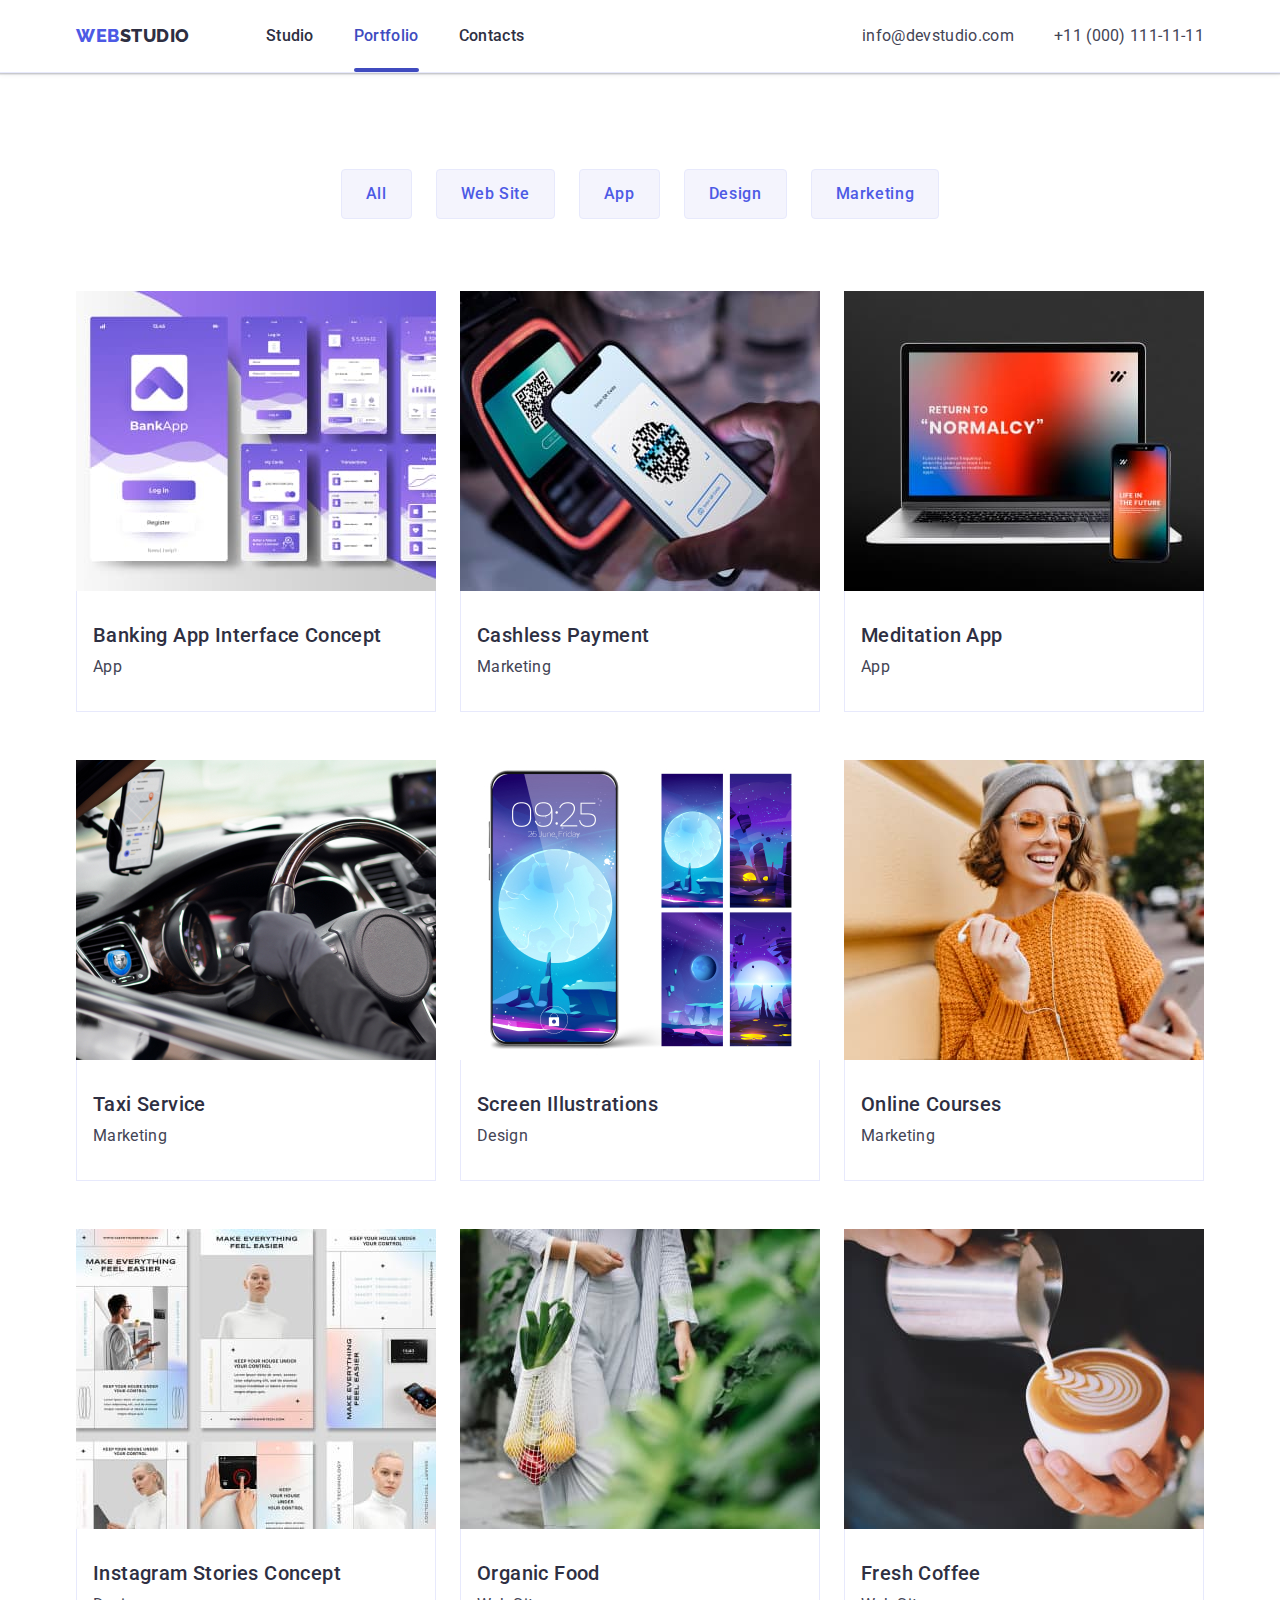
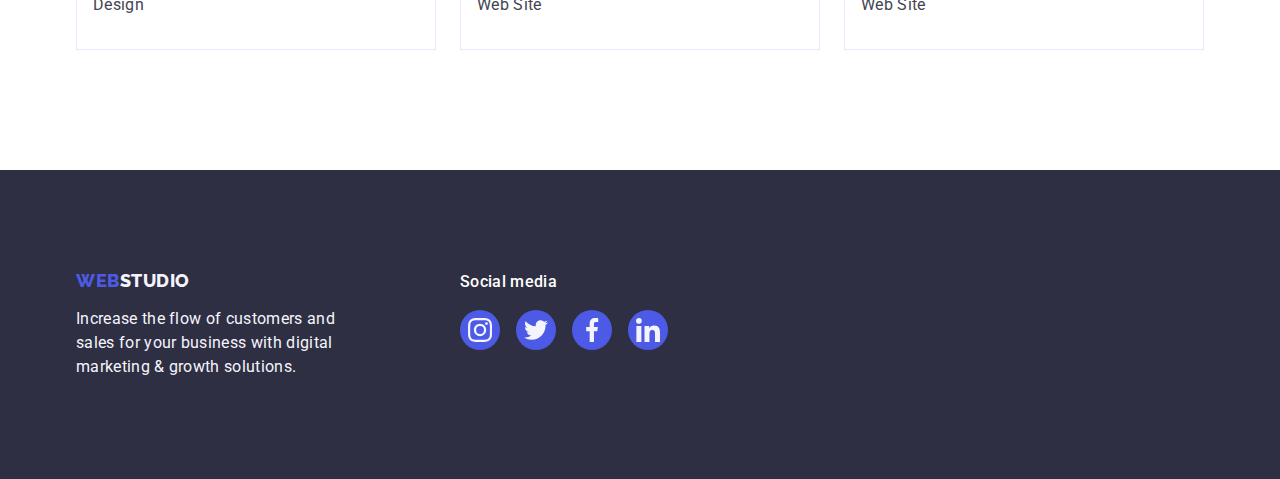
==== portfolio.html @ bde7382b "Initial commit" ====
<!DOCTYPE html>
<html lang="en">

<head>
    <meta charset="UTF-8">
    <meta name="viewport" content="width=device-width, initial-scale=1.0">
    <meta http-equiv="X-UA-Compatible" content="IE=edge">
    <link
    rel="stylesheet"
    href="https://cdnjs.cloudflare.com/ajax/libs/modern-normalize/2.0.0/modern-normalize.min.css"/>
    <link rel="stylesheet" href="./css/styles.css">
    <link rel="preconnect" href="https://fonts.googleapis.com">
    <link rel="preconnect" href="https://fonts.gstatic.com" crossorigin>
    <link
        href="https://fonts.googleapis.com/css2?family=Raleway:wght@800&family=Roboto:wght@400;500;700;900&display=swap"
        rel="stylesheet">
    <title>Portfolio</title>
</head>

<body>
    <!--Header-->
    <header class="header">
        <!-- Nav -->
        <div class="container header-all">
        <nav class="nav header-menu">
            <a class="logo link" href=./index.html>Web<span class="nav-logo">Studio</span></a>
            <ul class="nav-menu list">
                <li class="item"><a href="./index.html" class="nav-link link">Studio</a></li>
                <li class="item"><a href="./portfolio.html" class="nav-link link current">Portfolio</a></li>
                <li class="item"><a href="" class="nav-link link">Contacts</a></li>
            </ul>
        </nav>
        <!-- Address -->
        <address class="address header-menu">
            <ul class="address-list list">
                <li class="item">
                    <a href="mailto:info@devstudio.com" class="address-link link">info@devstudio.com</a>
                </li>
                <li class="item">
                    <a href="tel:+110001111111" class="address-link link">+11 (000) 111-11-11</a>
                </li>
            </ul>
        </address>
    </div>
    </header>
    <main>
        <!--Filters-->
        <section class="buttons-section">
            <div class="container">
            <h1 hidden>Filters</h1>
            <ul class="filters-buttons list">
                <li>
                    <button type="button" class="button-filter">All</button>
                </li>
                <li>
                    <button type="button" class="button-filter">Web Site</button>
                </li>
                <li>
                    <button type="button" class="button-filter">App</button>
                </li>
                <li>
                    <button type="button" class="button-filter">Design</button>
                </li>
                <li>
                    <button type="button" class="button-filter">Marketing</button>
                </li>
            </ul>
            <!--Project Cards-->
            <ul class="cards-title list">
                <li class="item">
                    <a class="cards-link link" href="">
                        <div class="cards-bottom-info">
                        <img src="./images/BankingAppInterfaceConcept.jpg" alt="BankingApp" width="360">
                        <p class="cards-bottom-text">14 Stylish and User-Friendly App Design Concepts · Task Manager App · Calorie Tracker App · Exotic Fruit Ecommerce App · Cloud Storage App
                        </p>
                        </div>
                        <div class="container-app"> 
                        <h2 class="cards-head">Banking App Interface Concept</h2>
                        <p class="cards-text">App</p>
                        </div>
                    </a>
                </li>
                <li class="item">
                    <a class="cards-link link" href="">
                        <div class="cards-bottom-info">
                        <img src="./images/CashlessPayment.jpg" alt="CashlessPayments" width="360">
                        <p class="cards-bottom-text">14 Stylish and User-Friendly App Design Concepts · Task Manager App · Calorie Tracker App · Exotic Fruit Ecommerce App · Cloud Storage App
                        </p>
                        </div>
                        <div class="container-app">
                        <h2 class="cards-head">Cashless Payment</h2>
                        <p class="cards-text">Marketing</p>
                        </div>
                    </a>
                </li>
                <li class="item">
                    <a class="cards-link link" href="">
                        <div class="cards-bottom-info">
                        <img src="./images/MeditationApp.jpg" alt="MeditationApp" width="360">
                        <p class="cards-bottom-text">14 Stylish and User-Friendly App Design Concepts · Task Manager App · Calorie Tracker App · Exotic Fruit Ecommerce App · Cloud Storage App
                        </p>
                        </div>
                        <div class="container-app">
                        <h2 class="cards-head">Meditation App</h2>
                        <p class="cards-text">App</p>
                        </div>
                    </a>
                </li>
                <li class="item">
                    <a class="cards-link link" href="">
                        <div class="cards-bottom-info">
                        <img src="./images/TaxiService.jpg" alt="TaxiService" width="360">
                        <p class="cards-bottom-text">14 Stylish and User-Friendly App Design Concepts · Task Manager App · Calorie Tracker App · Exotic Fruit Ecommerce App · Cloud Storage App
                        </p>
                        </div>
                        <div class="container-app">
                        <h2 class="cards-head">Taxi Service</h2>
                        <p class="cards-text">Marketing</p>
                        </div>
                    </a>
                </li>
                <li class="item">
                    <a class="cards-link link" href="">
                        <div class="cards-bottom-info">
                        <img src="./images/ScreenIllustrations.jpg" alt="IllustrationsScreen" width="360">
                        <p class="cards-bottom-text">14 Stylish and User-Friendly App Design Concepts · Task Manager App · Calorie Tracker App · Exotic Fruit Ecommerce App · Cloud Storage App
                        </p>
                        </div>
                        <div class="container-app">
                        <h2 class="cards-head">Screen Illustrations</h2>
                        <p class="cards-text">Design</p>
                        </div>
                    </a>
                </li>
                <li class="item">
                    <a class="cards-link link" href="">
                        <div class="cards-bottom-info">
                        <img src="./images/OnlineCourses.jpg" alt="OnlineCourses" width="360">
                        <p class="cards-bottom-text">14 Stylish and User-Friendly App Design Concepts · Task Manager App · Calorie Tracker App · Exotic Fruit Ecommerce App · Cloud Storage App
                        </p>
                        </div>
                        <div class="container-app">
                        <h2 class="cards-head">Online Courses</h2>
                        <p class="cards-text">Marketing</p>
                        </div>
                    </a>
                </li>
                <li class="item">
                    <a class="cards-link link" href="">
                        <div class="cards-bottom-info">
                        <img src="./images/InstagramStoriesConcept.jpg" alt="InstagramStoriesDesign" width="360">
                        <p class="cards-bottom-text">14 Stylish and User-Friendly App Design Concepts · Task Manager App · Calorie Tracker App · Exotic Fruit Ecommerce App · Cloud Storage App
                        </p>
                        </div>
                        <div class="container-app">
                        <h2 class="cards-head">Instagram Stories Concept</h2>
                        <p class="cards-text">Design</p>
                        </div>
                    </a>

                </li>
                <li class="item">
                    <a class="cards-link link" href="">
                        <div class="cards-bottom-info">
                        <img src="./images/OrganicFood.jpg" alt="OrganicFoodWeb" width="360">
                        <p class="cards-bottom-text">14 Stylish and User-Friendly App Design Concepts · Task Manager App · Calorie Tracker App · Exotic Fruit Ecommerce App · Cloud Storage App
                        </p>
                        </div>
                        <div class="container-app">
                        <h2 class="cards-head">Organic Food</h2>
                        <p class="cards-text">Web Site</p>
                        </div>
                    </a>
                </li>
                <li class="item">
                    <a class="cards-link link" href="">
                        <div class="cards-bottom-info">
                        <img src="./images/FreshCoffee.jpg" alt="CoffeWeb" width="360">
                        <p class="cards-bottom-text">14 Stylish and User-Friendly App Design Concepts · Task Manager App · Calorie Tracker App · Exotic Fruit Ecommerce App · Cloud Storage App
                        </p>
                        </div>
                        <div class="container-app">
                        <h2 class="cards-head">Fresh Coffee</h2>
                        <p class="cards-text">Web Site</p>
                        </div>
                    </a>
                </li>
            </ul>
        </div>
        </section>
    </main>
    <!-- Footer -->
    <footer class="footer">
        <div class="footer-container container">
            <div class="logo-container">
            <a class="logo-footer link" href=./index.html>Web<span class="footer-logo-web">Studio</span></a>
            <p class="footer-text">Increase the flow of customers and sales for your business with digital marketing &
                growth solutions.</p>
            </div>
            <div class="social-med">
            <p class="social-text">Social media</p>
            <ul class="social-list list">
                <li class="social-item">
                <a class="social-link" href="">
                    <svg class="social-svg" width="24" height="24">
                        <use href="./images/icons.svg#instagram"></use>
                    </svg>
                </a>
                </li>
                <li class="social-item">
                <a class="social-link" href="">
                    <svg class="social-svg" width="24" height="24">
                        <use href="./images/icons.svg#twitter"></use>
                    </svg>
                </a>    
                </li>
                <li class="social-item"> 
                <a  class="social-link" href="">
                    <svg class="social-svg" width="24" height="24">
                        <use href="./images/icons.svg#facebook"></use>
                    </svg>
                </a>
                </li>
                <li class="social-item">
                <a class="social-link" href="">
                    <svg class="social-svg" width="24" height="24">
                        <use href="./images/icons.svg#linkedin"></use>
                    </svg>
                </a>
                </li>
            </ul>
            </div>
        </div>
    </footer>
</body>
</html>
---- css/styles.css ----
/* Бек цвет #ffffff */
/* Цвет бека героя #2E2F42 */
/* Цвет заголовков и списка хедера #2E2F42 */
/* Цвет обычного текста и адреса   #434455 */
/* Цвет футера текста и Studio  #F4F4FD */
/* Цвет героя и кнопки #FFFFFF */
/* Цвет Web и кнопки #4D5AE5 */
/* Active text #404BBF */
/* Боди */

:root {
  --primary-text-color: #434455;
  --secondary-color-text: #2e2f42;
  --background-color: #ffffff;
  --accent-color: #404bbf;
  --primary-brand: #4d5ae5;
  --primary-font: "Roboto", sans-serif;
  --secondary-font: "Raleway", sans-serif;
  --secondary-background: #f4f4fd;
  --first-border-color: #8e8f99;
}
body {
  background-color: var(--background-color);
  color: var(--primary-text-color);
  font-family: var(--primary-font);
  letter-spacing: 0.02em;
}
*,
::after,
::before {
  box-sizing: border-box;
}
h1,
h2,
h3,
h4,
h5,
h6,
p,
ul {
  margin: 0;
  padding: 0;
}
/* Basic-Stuff */
.container {
  width: 1158px;
  margin-left: auto;
  margin-right: auto;
  padding-left: 15px;
  padding-right: 15px;
}
img {
  display: block;
}
/* Header */
.header {
  border-bottom: 1px solid #e7e9fc;
  box-shadow:0px 2px 1px rgba(46, 47, 66, 0.08), 0px 1px 1px rgba(46, 47, 66, 0.16), 0px 1px 6px rgba(46, 47, 66, 0.08);
}
.header-all {
  display: flex;
}

.header-menu {
  display: flex;
  align-items: center;
}
/* Logo */
.logo {
  font-family: var(--secondary-font);
  font-weight: 800;
  font-size: 18px;
  line-height: 1.17;
  letter-spacing: 0.03em;
  text-transform: uppercase;
  color: var(--primary-brand);
  margin-right: 76px;
}
.nav-logo {
  color: var(--secondary-color-text);
}
/* Nav */
.nav-menu {
  display: flex;

  font-weight: 500;
  font-size: 16px;
  line-height: 1.5;
}
.nav-menu .link {
  position: relative;
  display: block;
  padding-top: 24px;
  padding-bottom: 24px;
  transition: color 250ms cubic-bezier(0.4, 0, 0.2, 1);
}

.nav-menu .item:not(:last-child) {
  margin-right: 40px;
}
.nav-menu .nav-link:hover,
.nav-menu .nav-link:focus {
  color: var(--accent-color);
}

.nav-link {
  color: var(--secondary-color-text);
}
.current {
  color: var(--accent-color);
  
}
.current::after {
  position: absolute;
    display: inline;
    content: "";
    background-color: var(--accent-color);
    top: 68px;
    left: 0;
    width: 100%;
    height: 4px;
    border-radius: 2px;
    bottom: -1px
} 
/* Adress */
.address .address-link:hover,
.address .address-link:focus {
  color: var(--accent-color);
}
.address {
  font-style: normal;
  margin-left: auto;
}
.address-list {
  display: flex;
}
.address-list .item:not(:last-child) {
  margin-right: 40px;
}
.address .address-link {
  font-size: 16px;
  line-height: 1.5;
  color: var(--primary-text-color);
  transition: color 250ms cubic-bezier(0.4, 0, 0.2, 1);
}
/* Links */
.list {
  list-style-type: none;
}
.link {
  text-decoration: none;
}

/* Hero Main*/
.hero-section {
  max-width: 1440px;
  height: 600px;
  padding-top: 188px;
  padding-bottom: 188px;
  margin-left: auto;
  margin-right: auto;
  background-image: linear-gradient(
      rgba(46, 47, 66, 0.7),
      rgba(46, 47, 66, 0.7)
    ),
    url(../images/people-office.jpg);
  background-repeat: no-repeat;
  background-position: center;
  background-size: cover;
}
.hero-section .hero-text {
  color: #ffffff;
  font-size: 56px;
  line-height: 1.07;
  text-align: center;
  letter-spacing: 0.02em;
  max-width: 496px;
  margin: 0 auto;
  margin-bottom: 48px;
}
.hero-section .hero-buttom {
  display: block;
  min-width: 169px;
  height: 56px;
  border: none;
  border-radius: 4px;
  margin: 0 auto;

  color: #ffffff;
  background-color: #4d5ae5;
  cursor: pointer;
  font-family: var(--primary-font);
  font-weight: 500;
  font-size: 16px;
  line-height: 1.5;
  letter-spacing: 0.04em;
  padding: 16px;
  transition: background-color 250ms cubic-bezier(0.4, 0, 0.2, 1);
}
.hero-section .hero-buttom:hover,
.hero-section .hero-buttom:focus {
  background-color: #404bbf;
}

/* Button Portfolio*/
.buttons-section {
  padding: 96px 0 120px;
}
.filters-buttons {
  display: flex;
  gap: 24px;
  justify-content: center;
  margin-bottom: 72px;
}
.filters-buttons .button-filter {
  color: var(--primary-brand);
  background-color: var(--secondary-background);
  cursor: pointer;
  font-family: var(--primary-font);
  font-weight: 500;
  font-size: 16px;
  line-height: 1.5;
  letter-spacing: 0.04em;
  padding: 12px 24px;
  border: 1px solid #e7e9fc;
  border-radius: 4px;
  transition: color 250ms cubic-bezier(0.4, 0, 0.2, 1), 
  background-color 250ms cubic-bezier(0.4, 0, 0.2, 1), border-color 250ms cubic-bezier(0.4, 0, 0.2, 1), 
  box-shadow 250ms cubic-bezier(0.4, 0, 0.2, 1);
}
.button-filter:focus,
.button-filter:hover {
  background-color: #404bbf;
  color: #ffffff;
  border: 1px solid transparent;
  box-shadow: 0px 3px 1px rgba(0, 0, 0, 0.1), 0px 2px 1px rgba(0, 0, 0, 0.08), 0px 2px 2px rgba(0, 0, 0, 0.12);

}
/* Section */
.svg-back-features {
  display: flex;
  align-items: center;
  justify-content: center;
  border-radius: 4px;
  margin-bottom: 8px;
  width: 264px;
  height: 112px;
  background-color: var(--secondary-background);
}
.svg-features {
  width: 64px;
  height: 64px;
}
.features-title {
  position: absolute;
  width: 1px;
  height: 1px;
  margin: -1px;
  border: 0;
  padding: 0;
  white-space: nowrap;
  clip-path: inset(100%);
  clip: rect(0 0 0 0);
  overflow: hidden;
}
.section-features {
  padding-top: 120px;
  padding-bottom: 120px;
}
.section-features .features-head {
  color: var(--secondary-color-text);
  background-color: var(--fotter-textr);
  font-weight: 500;
  font-size: 20px;
  line-height: 1.2;
  letter-spacing: 0.02em;
  margin-bottom: 8px;
}
.features-text {
  font-size: 16px;
  line-height: 1.5;
}
.features-list {
  display: flex;
  gap: 24px;
}
.features-list .item {
  width: calc((100% - 72px) / 4);
}
.example-title {
  padding-bottom: 120px;
}
.example-list {
  display: flex;
  gap: 24px;
}
.example-title .example-text {
  font-size: 36px;
  line-height: 1.11;
  text-align: center;
  letter-spacing: 0.02em;
  text-transform: capitalize;
  color: var(--secondary-color-text);
  margin-bottom: 72px;
}
/* section team */
.team-image {
  background-color: var(--background-color);
  box-shadow: 0px 1px 6px rgba(46, 47, 66, 0.08),
    0px 1px 1px rgba(46, 47, 66, 0.16), 0px 2px 1px rgba(46, 47, 66, 0.08);
  border-radius: 0px 0px 4px 4px;
}
.section-team {
  background-color: var(--secondary-background);
  padding-top: 120px;
    padding-bottom: 120px;
}
.section-team .team-title {
  margin-bottom: 72px;
  font-size: 36px;
  line-height: 1.11;
  text-align: center;
  letter-spacing: 0.02em;
  text-transform: capitalize;
  color: var(--secondary-color-text);
  background-color: var(--secondary-background);
}
.section-team .team-card {
  display: flex;
  gap: 24px;
}
.team-head {
  text-align: center;
  margin-bottom: 8px;
  font-weight: 500;
  font-size: 20px;
  line-height: 1.2;
  letter-spacing: 0.02em;
  color: var(--secondary-color-text);
}
.team-text-all {
  padding-top: 32px;
  padding-bottom: 32px;
  padding-left: 16px;
  padding-right: 16px;
}
.section-team,
.team-text {
  font-size: 16px;
  line-height: 1.5;
  text-align: center;
  margin-bottom: 8px;
}
.web-list {
  display: flex;
  justify-content: center;
  gap: 24px;
}
.web-item {
  width: 40px;
  height: 40px;
}
.web-link {
  display: flex;
  align-items: center;
  justify-content: center;
  width: 100%;
  height: 100%;
  background-color: var(--primary-brand);
  border-radius: 50%;
  transition: background-color 250ms cubic-bezier(0.4, 0, 0.2, 1);
}
.web-link:hover,
.web-link:focus {
  background-color: var(--accent-color);
  transition: transform 250ms cubic-bezier(0.4, 0, 0.2, 1);
  
}
.web-icon {
  fill: var(--secondary-background);
}
.section-customers {
  padding-top: 120px;
  padding-bottom: 120px;
}
.customers-title {
  font-weight: 700;
  font-size: 36px;
  line-height: 1.11;
  color: var(--secondary-color-text);
  text-align: center;
  margin-bottom: 72px;
}
.customers-list {
  display: flex;
  justify-content: center;
  gap: 24px;
  transition: border-color 250ms cubic-bezier(0.4, 0, 0.2, 1),
   color 250ms cubic-bezier(0.4, 0, 0.2, 1);
}
.customers-link {
  width: 100%;
  height: 100%;
  border: 1px solid var(--first-border-color);
  border-radius: 4px;
  display: flex;
  align-items: center;
  justify-content: center;
  color: #8e8f99;
  transition: border-color 250ms cubic-bezier(0.4, 0, 0.2, 1), color 250ms cubic-bezier(0.4, 0, 0.2, 1);
}
.customers-item {
  width: calc((100%-120%) / 6);
  width: 168px;
  height: 88px;
}
.customers-svg:hover,
.customers-svg:focus {
fill: var(--accent-color);
}
.customers-link:hover,
.customers-link:focus {
  color: var(--accent-color);
  border-color: var(--accent-color);
}
.customers-svg {
  fill: currentColor;
}
.cards-title {
  display: flex;
  flex-wrap: wrap;
  column-gap: 24px;
  row-gap: 48px;
}
.card-title .item {
  /* width: 360px; */
  margin-bottom: 48px;
  width: calc((100% - 48px) / 3);
}
.cards-title .cards-head {
  margin-bottom: 8px;
  font-weight: 500;
  font-size: 20px;
  line-height: 1.2;
  letter-spacing: 0.02em;
  color: var(--secondary-color-text);
}
.cards-title .cards-text {
  font-size: 16px;
  line-height: 1.5;
  letter-spacing: 0.02em;
  color: var(--primary-text-color);
}
.container-app {
  padding: 32px 16px;
  border: 1px solid #e7e9fc;
  border-top: none;
}
.cards-link {
  display: block;
  transition: box-shadow 250ms cubic-bezier(0.4, 0, 0.2, 1);
}
.cards-link:hover,
.cards-link:focus {
  box-shadow: 0px 1px 6px rgba(46, 47, 66, 0.08),
    0px 1px 1px rgba(46, 47, 66, 0.16), 0px 2px 1px rgba(46, 47, 66, 0.08);
    transition: transform 250ms cubic-bezier(0.4, 0, 0.2, 1);
}
/* Footer */
.logo-footer {
  display: inline-block;
  margin-bottom: 16px;
  font-family: var(--secondary-font);
  font-weight: 800;
  font-size: 18px;
  line-height: 1.17;
  letter-spacing: 0.03em;
  text-transform: uppercase;
  color: var(--primary-brand);
}
.footer {
  background-color: var(--secondary-color-text);
  color: var(--secondary-background);
  padding-bottom: 100px;
  padding-top: 100px;
}
.footer .footer-text {
  color: var(--secondary-background);
  font-size: 16px;
  line-height: 1.5;
  max-width: 264px;
}
.footer-logo {
  font-family: var(--secondary-font);
  font-weight: 800;
  font-size: 18px;
  line-height: 1.17;
  letter-spacing: 0.03em;
  color: var(--primary-brand);
  text-transform: uppercase;
}
.footer-logo-web {
  color: var(--primary-brand);
  color: var(--secondary-background);
}
.footer-container {
  display: flex;
  align-items: baseline;
}
.logo-container {
  gap: 120px;
}
.social-med {
  margin-left: 120px;
}
.social-text {
font-weight: 500;
font-size: 16px;
line-height: 1.5;
letter-spacing: 0.02em;
color: var(--background-color);
margin-bottom: 16px;
}
.social-list {
  display: flex;
  gap: 16px;
}
.social-link {
  display:flex;
  justify-content: center;
  align-items: center;
  width: 40px;
  height: 40px;
  border-radius: 50%;
  background-color: var(--primary-brand);
  transition: background-color 250ms cubic-bezier(0.4, 0, 0.2, 1);
}
.social-link:hover,
.social-link:focus {
  background-color: #31d0aa;
}
.social-svg {
  fill: var(--secondary-background);
}

.cards-link:hover,
.card-link:focus {
  transform: translateY(0%);
  transition: box-shadow 250ms cubic-bezier(0.4, 0, 0.2, 1);
  
}

.cards-bottom-info {
  position: relative;
  overflow: hidden;
  
}
.cards-link
.cards-bottom-text {
  position: absolute;
  top: 0;
  left: 0;
  color: #F4F4FD;
  background-color: #4D5AE5;
  line-height: 1.5;
  letter-spacing: 0.02em;
  padding: 40px 32px;
  height: 100%;
  width: 360px;
  
  transform: translateY(100%);
  transition: transform 250ms cubic-bezier(0.4, 0, 0.2, 1);
}
.cards-link:hover .cards-bottom-text,
.cards-link:focus .cards-bottom-text {
  transform: translateY(0%); 
}

 
  
.backdrop {
  position: fixed;
  width: 100%;
  height: 100%;
  top: 0;
  left: 0;
  background-color: rgba(46, 47, 66, 0.4);
  transition: opacity 250ms cubic-bezier(0.4, 0, 0.2, 1), 
  visibility 250ms cubic-bezier(0.4, 0, 0.2, 1); }
.is-hidden {
  opacity: 0;
  visibility: hidden;
  pointer-events: none;
}
.modal{
  position: absolute;
  top: 50%;
  left: 50%;
  transform: translate(-50%, -50%) scale(1);
  width: 408px;
  min-height: 584px;
  border-radius: 4px;
  background: #fcfcfc;
  box-shadow: 0px 1px 1px rgba(0, 0, 0, 0.14), 0px 1px 3px rgba(0, 0, 0, 0.12), 0px 2px 1px rgba(0, 0, 0, 0.2);
  border-radius: 4px;
  transition: transform 250ms cubic-bezier(0.4, 0, 0.2, 1);
}
.modal-close-btn {
  position: absolute;
  top: 24px;
  right: 24px;
  width: 24px;
  height: 24px;
  border-radius: 50%;

  display: flex;
  align-items: center;
  justify-content: center;
  background-color: #e7e9fc;
  border: 1px solid rgba(0, 0, 0, 0.1);
  padding: 0;
  cursor: pointer;
  transition: background-color 250ms cubic-bezier(0.4, 0, 0.2, 1), border 250ms cubic-bezier(0.4, 0, 0.2, 1);
}
.modal-close-btn:hover,
.modal-close-btn:focus {
  background-color: #404bbf;
  border: none;
}
.modal-close-btn-icon {
  transition: fill 250ms cubic-bezier(0.4, 0, 0.2, 1);
}
.modal-close-btn:hover,
.modal-close-btn:focus {
  fill: #ffffff;
  border: none;
}
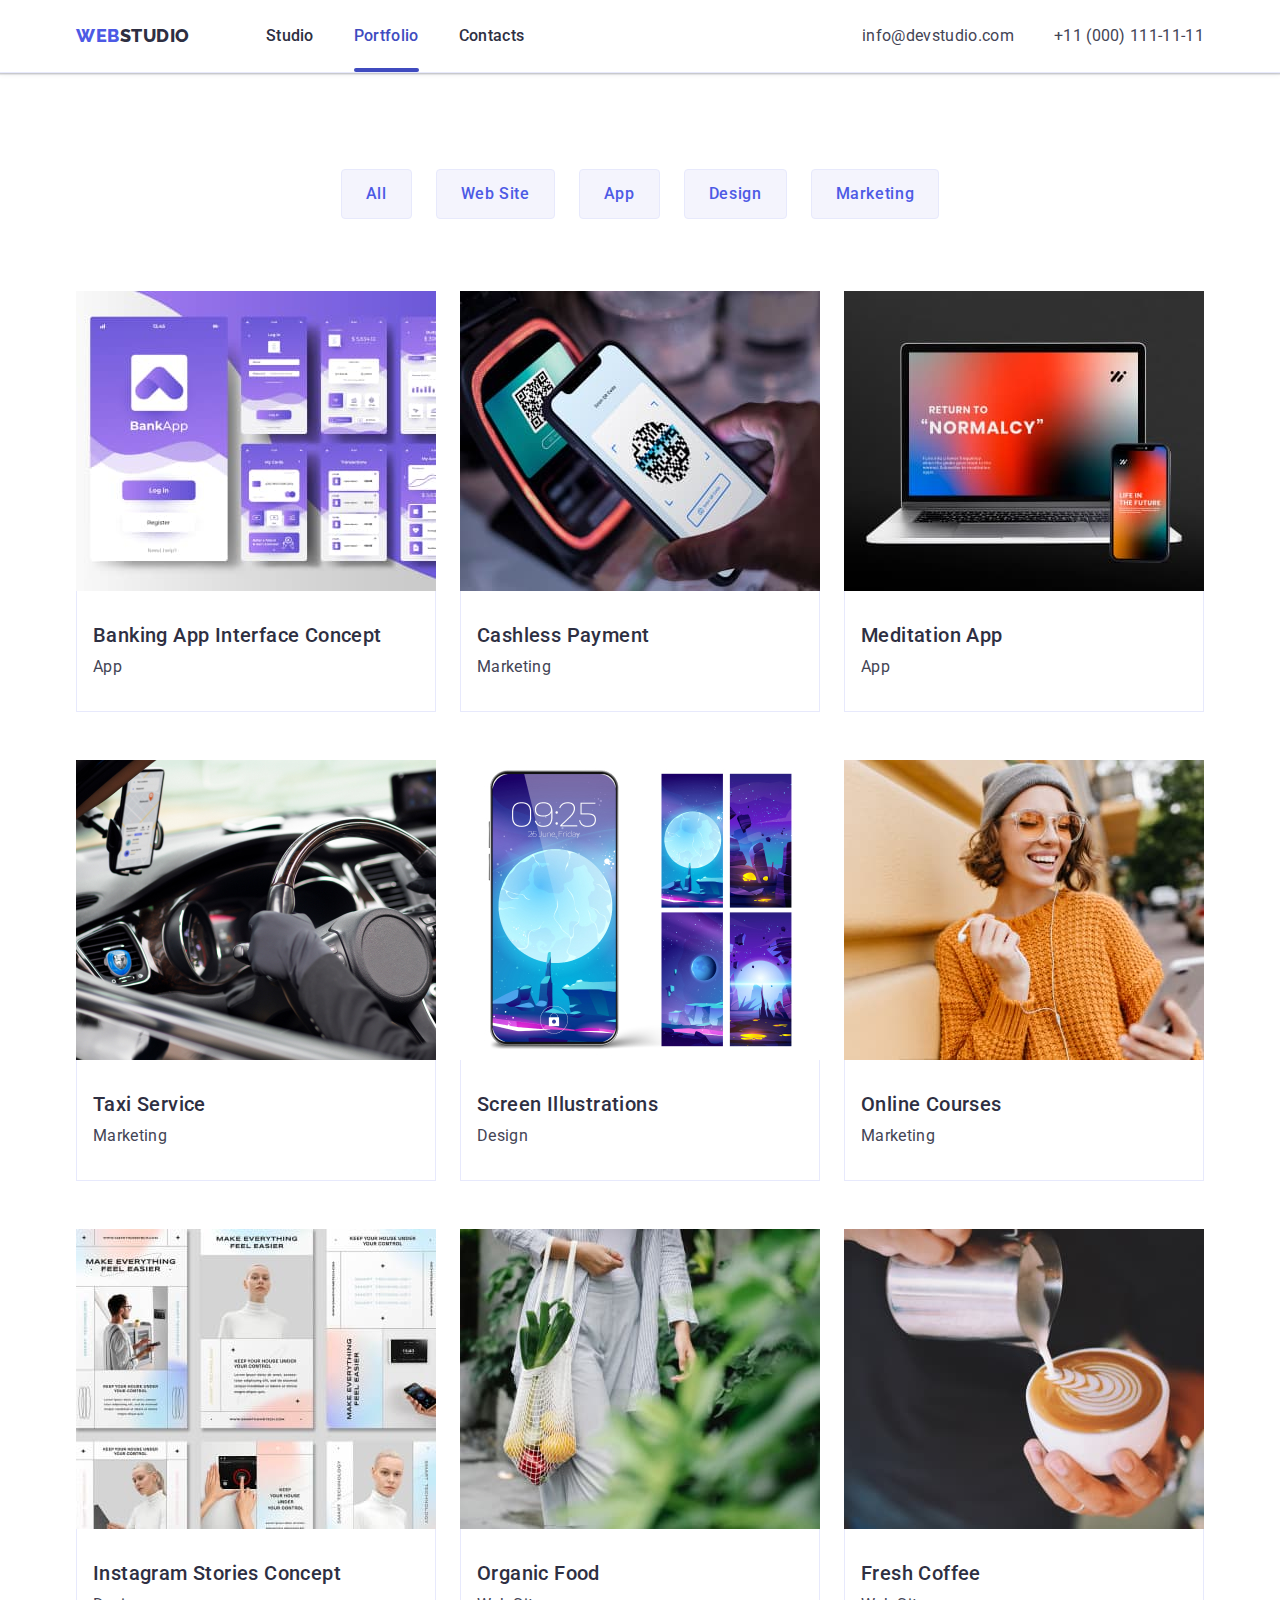
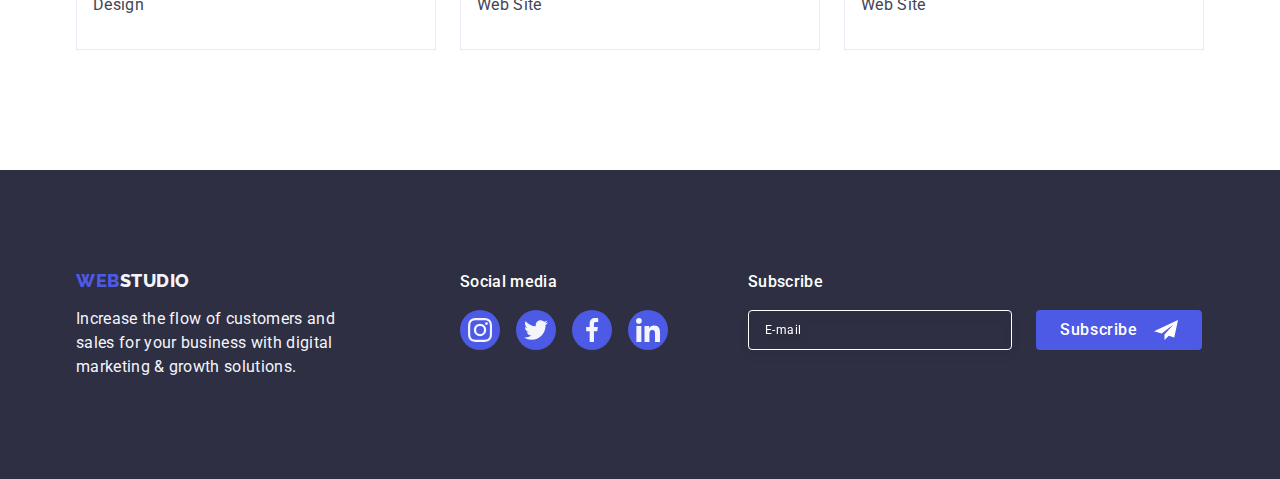
==== commit a90fb1e3: "MODAL" ====
--- a/portfolio.html
+++ b/portfolio.html
@@ -214,8 +214,8 @@
                     </svg>
                 </a>    
                 </li>
-                <li class="social-item"> 
-                <a  class="social-link" href="">
+                <li class="social-item">
+                <a class="social-link" href="">
                     <svg class="social-svg" width="24" height="24">
                         <use href="./images/icons.svg#facebook"></use>
                     </svg>
@@ -230,7 +230,122 @@
                 </li>
             </ul>
             </div>
+        <div class="footer-form" >
+            <p class="sub-bar">Subscribe</p>
+            <form class="sub-form">
+              <label class="footer-label">
+                <input
+                  class="footer-input"
+                  type="email"
+                  name="email"
+                  placeholder="E-mail"
+                />
+              </label>
+              <button class="sub" type="submit">
+                Subscribe
+                <svg class="telegram" width="24" height="24">
+                  <use href="./images/icons.svg#telegram-svg"></use>
+                </svg>
+              </button>
+            </form>
+          </div>
         </div>
-    </footer>
+      </footer>
+    <div class="backdrop is-hidden" data-modal>
+        <div class="modal">
+            <button type="button" class="modal-close-btn" data-modal-close>
+                <svg class="modal-close-btn-icon" width="8" height="8">
+                    <use href="./images/icons.svg#close"></use>
+                </svg>
+            </button>
+            <form class="modal-form">
+                <p class="head-label">Leave your contacts and we will call you back</p>
+                <div class="modal-field">
+                  <label class="input-label" for="user-name">Name</label>
+                  <div class="input-wrap">
+                    <input
+                      type="text"
+                      id="user-name"
+                      class="modal-input"
+                      name="user-name"
+                      required
+                    />
+                    <svg class="modal-icon" width="18" height="24">
+                      <use href="./images/icons.svg#person-svg"></use>
+                    </svg>
+                  </div>
+                </div>
+      
+                <div class="modal-field">
+                  <label class="input-label" for="user-phone">Phone</label>
+                  <div class="input-wrap">
+                    <input
+                      type="text"
+                      id="user-phone"
+                      class="modal-input"
+                      name="user-phone"
+                      required
+                    />
+                    <svg class="modal-icon" width="18" height="24">
+                      <use href="./images/icons.svg#phone-svg"></use>
+                    </svg>
+                  </div>
+                </div>
+      
+                <div class="modal-field">
+                  <label class="input-label" for="user-email">Email</label>
+                  <div class="input-wrap">
+                    <input
+                      type="email"
+                      id="user-email"
+                      class="modal-input"
+                      name="user-email"
+                      required
+                    />
+                    <svg class="modal-icon" width="18" height="24">
+                      <use href="./images/icons.svg#email-svg"></use>
+                    </svg>
+                  </div>
+                </div>
+      
+                <div class="modal-field">
+                  <label class="input-label" for="user-comment">Comment</label>
+                  <textarea
+                    name="user-comment"
+                    id="user-comment"
+                    class="modal-comment"
+                    placeholder="Text input"
+                  ></textarea>
+                </div>
+      
+                <div class="modal-field wrap-privacy">
+                  <input
+                    type="checkbox"
+                    id="user-privacy"
+                    name="user-privacy"
+                    value="true"
+                    class="modal-check visually-hidden"
+                  />
+                  <label for="user-privacy" class="check-text">
+                    <span class="check">
+                      <svg class="icon-check" width="10" height="8">
+                        <use href="./images/icons.svg#accept-svg"></use>
+                      </svg>
+                    </span>
+                    I accept the terms and conditions of the
+                    <a
+                      class="privacy-link"
+                      href=""
+                      target="_blank"
+                      rel="noopener noreferrer"
+                      >Privacy Policy</a
+                    >
+                  </label>
+                </div>
+                <button class="close-btn-modal" type="submit">Send</button>
+              </form>
+            </div>
+        </div>
+    <script src="./js/modal.js"></script>
 </body>
 </html>--- a/css/styles.css
+++ b/css/styles.css
@@ -499,6 +499,7 @@
   color: var(--primary-brand);
   text-transform: uppercase;
 }
+
 .footer-logo-web {
   color: var(--primary-brand);
   color: var(--secondary-background);
@@ -576,8 +577,86 @@
   transform: translateY(0%); 
 }
 
- 
+.sub-bar {
+  font-weight: 500;
+  font-size: 16px;
+  line-height: 1.5;
+  letter-spacing: 0.02em;
+  color: #ffffff;
+  margin-bottom: 16px;
+}
+
+.sub-form {
+  display: flex;
+  gap: 24px;
+}
+
+.footer-label {
+  filter: drop-shadow(0px 4px 4px rgba(0, 0, 0, 0.15));
+  border-radius: 4px;
+}
+
+.footer-input {
+  width: 264px;
+  height: 40px;
+  border: 1px solid #ffffff;
+  background-color: transparent;
+  font-size: 12px;
+  line-height: 1.5;
+  letter-spacing: 0.04em;
+  padding-left: 16px;
+  filter: drop-shadow(0px 4px 4px rgba(0, 0, 0, 0.15));
+  border-radius: 4px;
+  color: #ffffff;
+}
+
+.footer-input::placeholder {
+  color: #ffffff;
+}
+.footer-form {
+  margin-left: 80px;
+  flex-direction: row;
+}
+
+.footer-form input {
+  background-color: transparent;
+  border: none;
+  height: 40px;
+  border: 1px solid #ffffff;
+  padding: 8px 16px;
+  border-radius: 4px;
+  outline: none;
+}
+.sub {
+  display: inline-flex;
+  align-items: center;
+  flex-direction: row;
+  justify-content: center;
+
+  font-weight: 500;
+  line-height: 1.5;
+  letter-spacing: 0.04em;
+  padding: 8px 24px;
+  border-radius: 4px;
+
+  background: #4d5ae5;
+  color: #ffffff;
+  border-style: none;
+  min-width: 165px;
+  cursor: pointer;
+}
+
+.telegram {
+  fill: #ffffff;
+  margin-left: 16px;
+}
+.sub:hover,
+.sub:focus {
+  background-color: #404bbf;
   
+}
+
+/* BACKDROP___________________________________________________- */
 .backdrop {
   position: fixed;
   width: 100%;
@@ -586,7 +665,8 @@
   left: 0;
   background-color: rgba(46, 47, 66, 0.4);
   transition: opacity 250ms cubic-bezier(0.4, 0, 0.2, 1), 
-  visibility 250ms cubic-bezier(0.4, 0, 0.2, 1); }
+  visibility 250ms cubic-bezier(0.4, 0, 0.2, 1); 
+}
 .is-hidden {
   opacity: 0;
   visibility: hidden;
@@ -604,6 +684,7 @@
   box-shadow: 0px 1px 1px rgba(0, 0, 0, 0.14), 0px 1px 3px rgba(0, 0, 0, 0.12), 0px 2px 1px rgba(0, 0, 0, 0.2);
   border-radius: 4px;
   transition: transform 250ms cubic-bezier(0.4, 0, 0.2, 1);
+  padding: 72px 24px 24px;
 }
 .modal-close-btn {
   position: absolute;
@@ -612,6 +693,7 @@
   width: 24px;
   height: 24px;
   border-radius: 50%;
+  
 
   display: flex;
   align-items: center;
@@ -634,4 +716,170 @@
 .modal-close-btn:focus {
   fill: #ffffff;
   border: none;
-}+}
+/* Form */
+.head-label {
+  font-family: var(--primary-font);
+  font-weight: 500;
+  font-size: 16px;
+  line-height: 24px;
+  text-align: center;
+  letter-spacing: 0.02em;
+  color: var(--secondary-color-text);
+
+  margin-bottom: 16px;
+}
+.modal-form {
+  position: relative;
+  flex-direction: column;
+}
+
+.modal-field {
+  margin-bottom: 8px;
+}
+.input-label input {
+  border: 1px solid rgba(46, 47, 66, 0.4);
+  border-radius: 4px;
+}
+
+.input-label {
+  font-size: 12px;
+  line-height: 1.17;
+  letter-spacing: 0.04em;
+  color: #8e8f99;
+  display: block;
+  margin-bottom: 4px;
+}
+
+.modal-input {
+  width: 100%;
+  height: 40px;
+  border: 1px solid rgba(46, 47, 66, 0.4);
+  border-radius: 4px;
+  padding-left: 38px;
+  outline: transparent;
+  background-color: transparent;
+  transition: border-color 250ms cubic-bezier(0.4, 0, 0.2, 1);
+}
+
+.modal-input:focus {
+  transition: border-color 250ms cubic-bezier(0.4, 0, 0.2, 1);
+  border-color: var(--primary-brand);
+}
+
+.modal-input:focus + .modal-icon {
+  transition: fill 250ms cubic-bezier(0.4, 0, 0.2, 1);
+  fill: var(--primary-brand);
+}
+
+.input-wrap {
+  position: relative;
+  margin-bottom: 8px;
+}
+
+.modal-icon {
+  position: absolute;
+  left: 16px;
+  top: 50%;
+  transform: translateY(-50%);
+}
+
+.modal-comment {
+  width: 100%;
+  height: 120px;
+  padding: 8px;
+  border: 1px solid rgba(46, 47, 66, 0.4);
+  border-radius: 4px;
+  resize: none;
+  outline: transparent;
+  font-size: 12px;
+  line-height: 1.17;
+  letter-spacing: 0.04em;
+  color: rgba(46, 47, 66, 0.4);
+  background-color: transparent;
+  padding: 8px 16px;
+  transition: border-color 250ms cubic-bezier(0.4, 0, 0.2, 1);
+}
+
+.modal-comment::placeholder {
+  font-size: 12px;
+  line-height: 1.17;
+  letter-spacing: 0.04em;
+  color: rgba(46, 47, 66, 0.4);
+  margin-left: 8px;
+}
+
+.modal-comment:focus {
+  transition: border 250ms cubic-bezier(0.4, 0, 0.2, 1);
+  border-color: var(--primary-brand);
+}
+
+.wrap-privacy {
+  margin-bottom: 24px;
+}
+
+.check-text {
+  font-size: 12px;
+  line-height: 1.17;
+  letter-spacing: 0.04em;
+  color: #8e8f99;
+  margin-bottom: 24px;
+  align-items: center;
+}
+
+.check {
+  width: 16px;
+  height: 16px;
+  border: 1px solid rgba(46, 47, 66, 0.4);
+  border-radius: 2px;
+  margin-right: 8px;
+  display: flex;
+  align-items: center;
+  justify-content: center;
+  fill: transparent;
+  transition: background-color 250ms cubic-bezier(0.4, 0, 0.2, 1),
+    border 250ms cubic-bezier(0.4, 0, 0.2, 1),
+    fill 250ms cubic-bezier(0.4, 0, 0.2, 1);
+  display: inline-flex;
+}
+
+.modal-check:checked + .check-text span {
+  background-color: var(--primary-brand);
+  border: none;
+  fill: #f4f4fd;
+}
+
+.wrap-privacy:hover .check {
+  border-color: var(--primary-brand);
+}
+
+.privacy-link {
+  color: var(--primary-brand);
+}
+
+.close-btn-modal {
+  display: block;
+  min-width: 169px;
+  height: 56px;
+  border: none;
+  border-radius: 4px;
+  margin: 0 auto;
+
+  color: #ffffff;
+  background-color: #4d5ae5;
+  cursor: pointer;
+  font-family: var(--primary-font);
+  font-weight: 500;
+  font-size: 16px;
+  line-height: 1.5;
+  letter-spacing: 0.04em;
+  padding: 16px;
+  transition: background-color 250ms cubic-bezier(0.4, 0, 0.2, 1);
+}
+
+.close-btn-modal:hover,
+.close-btn-modal:focus {
+  transition: background-color 250ms cubic-bezier(0.4, 0, 0.2, 1),
+    border 250ms cubic-bezier(0.4, 0, 0.2, 1);
+    background-color: #404bbf;
+}
